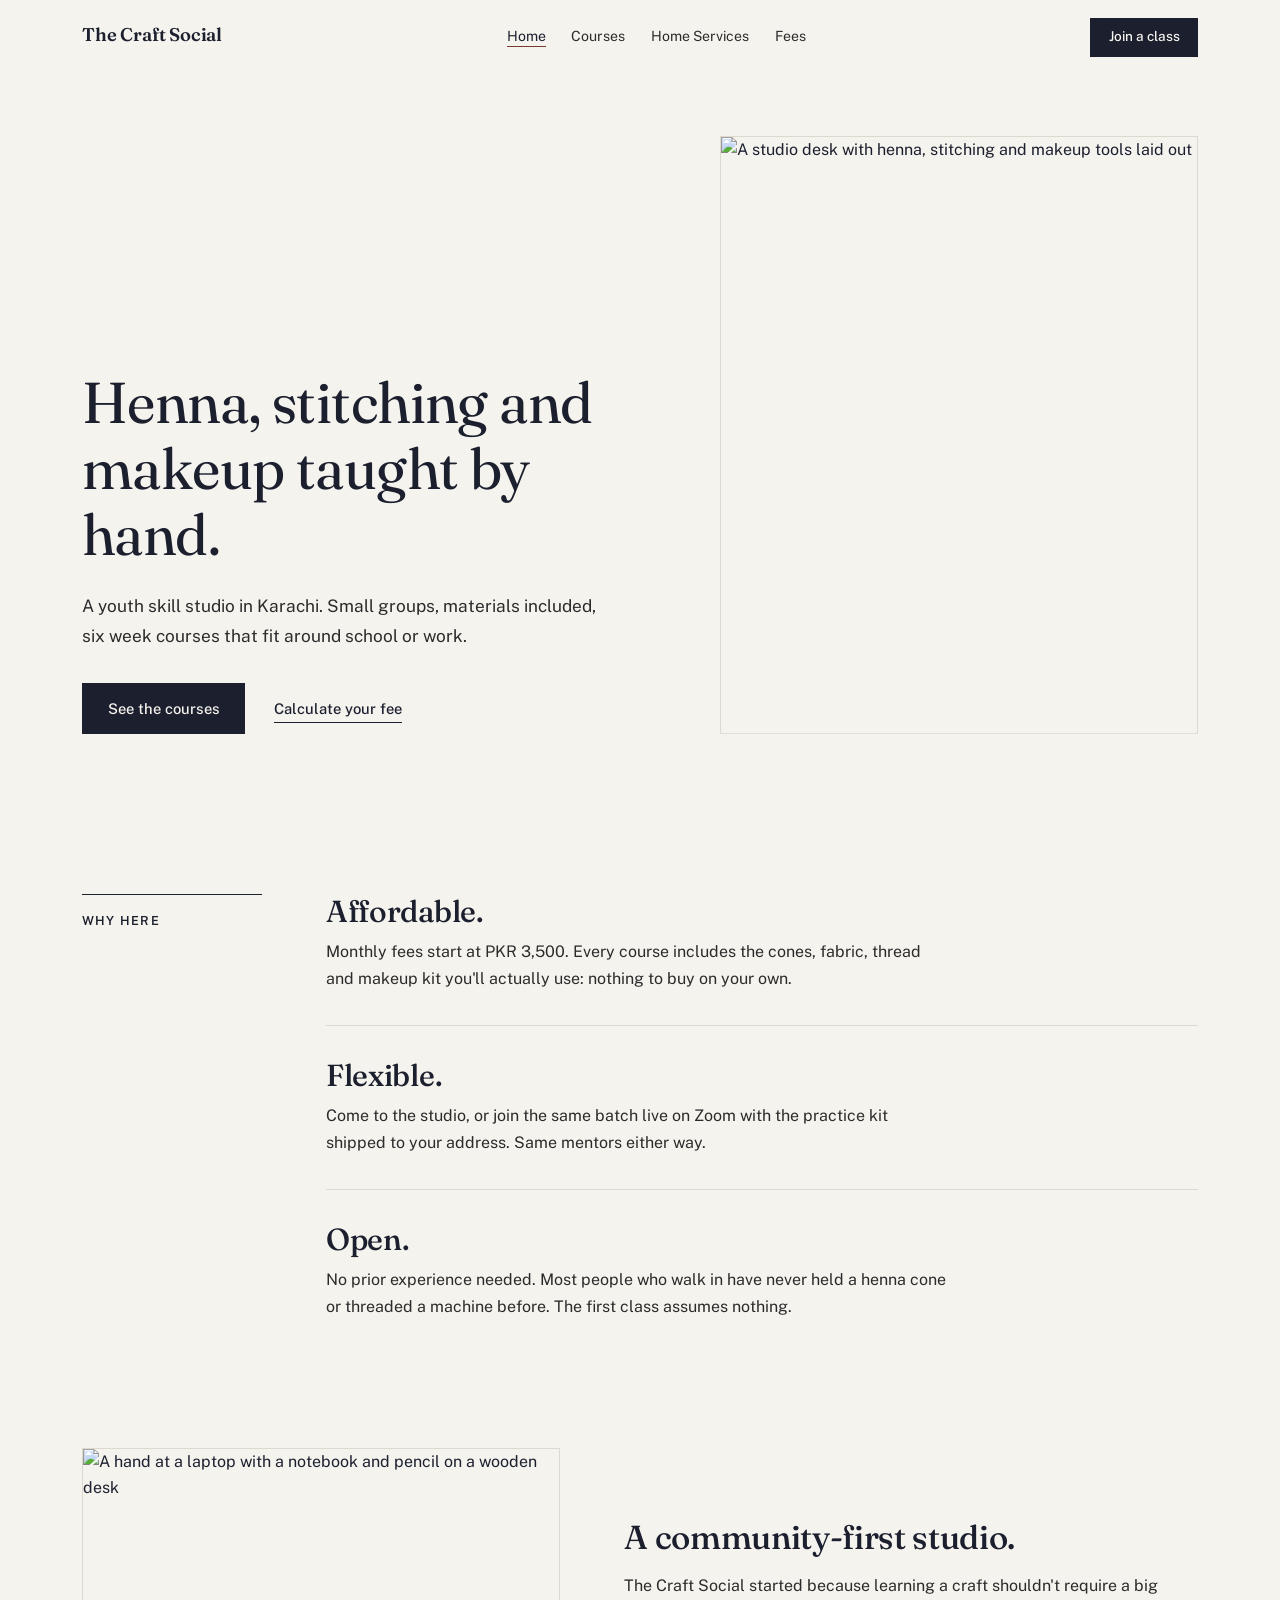
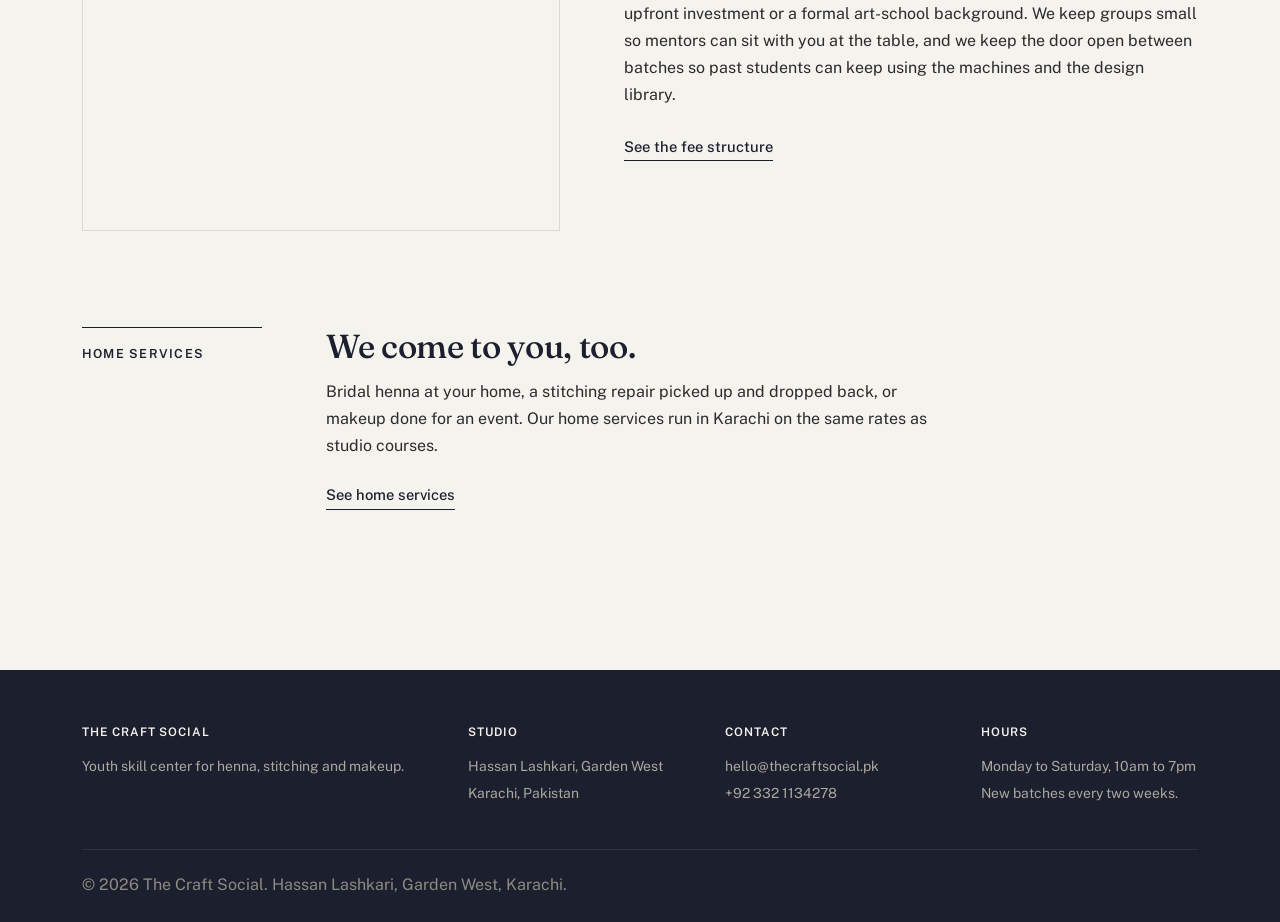
==== index.html @ aaaa5a43 "Add my html files" ====
<!DOCTYPE html>
<html lang="en">
<head>
    <meta charset="UTF-8">
    <meta name="viewport" content="width=device-width, initial-scale=1.0">
    <title>The Craft Social — Henna, Stitching & Makeup in Karachi</title>
    <link rel="preconnect" href="https://fonts.googleapis.com">
    <link rel="preconnect" href="https://fonts.gstatic.com" crossorigin>
    <link href="https://fonts.googleapis.com/css2?family=Fraunces:opsz,wght@9..144,400;9..144,500;9..144,600;9..144,700&family=Public+Sans:wght@300;400;500;600&display=swap" rel="stylesheet">
    <link rel="stylesheet" href="style.css">
</head>
<body>

    <header>
        <nav class="navbar">
            <div class="nav-container">
                <a href="index.html" class="logo">The Craft Social</a>
                <ul class="nav-links">
                    <li><a href="index.html" class="active">Home</a></li>
                    <li><a href="courses.html">Courses</a></li>
                    <li><a href="home-services.html">Home Services</a></li>
                    <li><a href="fees.html">Fees</a></li>
                </ul>
                <a href="enroll.html" class="btn-cta">Join a class</a>
            </div>
        </nav>
    </header>

    <main>

        <section class="hero">
            <div class="hero-content">
                <h1 class="hero-title">Henna, stitching and makeup taught by hand.</h1>
                <p class="hero-subtitle">A youth skill studio in Karachi. Small groups, materials included, six week courses that fit around school or work.</p>
                <div class="hero-actions">
                    <a href="courses.html" class="btn-primary">See the courses</a>
                    <a href="fees.html" class="btn-quiet">Calculate your fee</a>
                </div>
            </div>
            <div class="hero-image">
                <img src="images/craft-desk.jpg" alt="A studio desk with henna, stitching and makeup tools laid out">
            </div>
        </section>

        <section class="reasons">
            <div class="rail">
                <span class="rail-label">Why here</span>
            </div>
            <div class="reasons-content">
                <div class="reason">
                    <h2>Affordable.</h2>
                    <p>Monthly fees start at PKR 3,500. Every course includes the cones, fabric, thread and makeup kit you'll actually use: nothing to buy on your own.</p>
                </div>
                <div class="reason">
                    <h2>Flexible.</h2>
                    <p>Come to the studio, or join the same batch live on Zoom with the practice kit shipped to your address. Same mentors either way.</p>
                </div>
                <div class="reason">
                    <h2>Open.</h2>
                    <p>No prior experience needed. Most people who walk in have never held a henna cone or threaded a machine before. The first class assumes nothing.</p>
                </div>
            </div>
        </section>

        <section class="studio">
            <div class="studio-image">
                <img src="images/laptop-notebook.jpg" alt="A hand at a laptop with a notebook and pencil on a wooden desk">
            </div>
            <div class="studio-text">
                <h2>A community-first studio.</h2>
                <p>The Craft Social started because learning a craft shouldn't require a big upfront investment or a formal art-school background. We keep groups small so mentors can sit with you at the table, and we keep the door open between batches so past students can keep using the machines and the design library.</p>
                <a href="fees.html" class="btn-quiet">See the fee structure</a>
            </div>
        </section>

        <section class="teaser-services">
            <div class="rail">
                <span class="rail-label">Home services</span>
            </div>
            <div class="teaser-body">
                <h2>We come to you, too.</h2>
                <p>Bridal henna at your home, a stitching repair picked up and dropped back, or makeup done for an event. Our home services run in Karachi on the same rates as studio courses.</p>
                <a href="home-services.html" class="btn-quiet">See home services</a>
            </div>
        </section>

    </main>

    <footer>
        <div class="footer-container">
            <div class="footer-grid">
                <div class="footer-col">
                    <h4>The Craft Social</h4>
                    <p>Youth skill center for henna, stitching and makeup.</p>
                </div>
                <div class="footer-col">
                    <h4>Studio</h4>
                    <p>Hassan Lashkari, Garden West</p>
                    <p>Karachi, Pakistan</p>
                </div>
                <div class="footer-col">
                    <h4>Contact</h4>
                    <p>hello@thecraftsocial.pk</p>
                    <p>+92 332 1134278</p>
                </div>
                <div class="footer-col">
                    <h4>Hours</h4>
                    <p>Monday to Saturday, 10am to 7pm</p>
                    <p>New batches every two weeks.</p>
                </div>
            </div>
            <div class="footer-bottom">
                <p>© 2026 The Craft Social. Hassan Lashkari, Garden West, Karachi.</p>
            </div>
        </div>
    </footer>

    <script src="script.js"></script>
</body>
</html>
---- style.css ----
*,
*::before,
*::after {
    margin: 0;
    padding: 0;
    box-sizing: border-box;
}

html {
    scroll-behavior: smooth;
    -webkit-font-smoothing: antialiased;
    -moz-osx-font-smoothing: grayscale;
}

/* ---------- Tokens ---------- */
:root {
    --katha-ink: #1c1f2e;
    --henna-stain: #7a3b2e;
    --turmeric-wash: #e8d9b5;
    --chalk-line: #f5f3ee;
    --kajal: #2b2b2b;
    --studio-grey: #8a8578;
    --rule: #ded9ce;
    --rule-dark: #2f3140;

    --serif: 'Fraunces', Georgia, serif;
    --sans: 'Public Sans', -apple-system, BlinkMacSystemFont, sans-serif;

    --gutter: 2rem;
    --max: 1180px;
    --ease: cubic-bezier(0.22, 0.61, 0.36, 1);
    --slow: 900ms;
    --hover: 700ms;
}

/* ---------- Base ---------- */
body {
    font-family: var(--sans);
    background: var(--chalk-line);
    color: var(--katha-ink);
    font-size: 16px;
    line-height: 1.6;
    font-weight: 400;
    overflow-x: hidden;
}

h1, h2, h3, h4 {
    font-family: var(--serif);
    font-weight: 500;
    line-height: 1.15;
    letter-spacing: -0.01em;
    color: var(--katha-ink);
}

h1 { font-size: clamp(2.2rem, 4.6vw, 3.6rem); font-weight: 400; }
h2 { font-size: clamp(1.6rem, 2.6vw, 2.1rem); }
h3 { font-size: 1.15rem; }
h4 { font-size: 0.82rem; font-family: var(--sans); font-weight: 600; letter-spacing: 0.08em; text-transform: uppercase; }

p {
    font-size: 1rem;
    color: var(--kajal);
    line-height: 1.7;
    max-width: 62ch;
}

a {
    color: inherit;
    text-decoration: none;
    transition: color var(--hover) var(--ease);
}

ul, ol { list-style: none; }

img {
    display: block;
    max-width: 100%;
    height: auto;
}

/* ---------- Nav ---------- */
header {
    position: fixed;
    top: 0;
    left: 0;
    width: 100%;
    z-index: 100;
    transition: background var(--slow) var(--ease), border-color var(--slow) var(--ease);
    border-bottom: 1px solid transparent;
}

header.sticky {
    background: rgba(245, 243, 238, 0.92);
    backdrop-filter: blur(10px);
    -webkit-backdrop-filter: blur(10px);
    border-bottom-color: var(--rule);
}

.nav-container {
    max-width: var(--max);
    margin: 0 auto;
    padding: 1.1rem var(--gutter);
    display: flex;
    align-items: baseline;
    justify-content: space-between;
    gap: 2rem;
}

.logo {
    font-family: var(--serif);
    font-size: 1.15rem;
    font-weight: 600;
    letter-spacing: -0.01em;
    color: var(--katha-ink);
    white-space: nowrap;
}

.nav-links {
    display: flex;
    gap: 1.6rem;
    align-items: baseline;
}

.nav-links a {
    font-size: 0.88rem;
    color: var(--kajal);
    padding-bottom: 2px;
    border-bottom: 1.5px solid transparent;
    transition: border-color var(--hover) var(--ease), color var(--hover) var(--ease);
}

.nav-links a:hover {
    color: var(--katha-ink);
}

.nav-links a.active {
    color: var(--katha-ink);
    border-bottom-color: var(--henna-stain);
}

.btn-cta {
    font-size: 0.85rem;
    font-weight: 500;
    color: var(--chalk-line);
    background: var(--katha-ink);
    padding: 0.55rem 1.15rem;
    transition: background var(--hover) var(--ease), color var(--hover) var(--ease);
    white-space: nowrap;
}

.btn-cta:hover {
    background: var(--henna-stain);
    color: var(--chalk-line);
}

.btn-cta-active {
    background: var(--henna-stain);
}

/* ---------- Images ---------- */
.hero-image img,
.studio-image img,
.course-image img,
.service-image img {
    width: 100%;
    display: block;
    border: 1px solid var(--rule);
    object-fit: cover;
}

.hero-image img { aspect-ratio: 4 / 5; }
.studio-image img { aspect-ratio: 5 / 4; }
.course-image img { aspect-ratio: 4 / 3; }
.service-image img { aspect-ratio: 4 / 3; }

/* ---------- Hero ---------- */
.hero {
    max-width: var(--max);
    margin: 0 auto;
    padding: 8.5rem var(--gutter) 5rem;
    display: grid;
    grid-template-columns: 6fr 5fr;
    gap: 4rem;
    align-items: end;
}

.hero-title {
    margin-bottom: 1.5rem;
    max-width: 18ch;
}

.hero-subtitle {
    font-size: 1.08rem;
    margin-bottom: 2rem;
    max-width: 48ch;
}

.hero-actions {
    display: flex;
    gap: 1.8rem;
    align-items: baseline;
    flex-wrap: wrap;
}

/* The one deliberate motion: hero image unmasks left to right, once. */
.hero-image {
    animation: unmask 2600ms var(--ease) both;
}

@keyframes unmask {
    from { clip-path: inset(0 100% 0 0); }
    to   { clip-path: inset(0 0 0 0); }
}

@media (prefers-reduced-motion: reduce) {
    .hero-image { animation: none; }
}

/* ---------- Buttons ---------- */
.btn-primary {
    display: inline-block;
    font-family: var(--sans);
    font-size: 0.92rem;
    font-weight: 500;
    color: var(--chalk-line);
    background: var(--katha-ink);
    padding: 0.85rem 1.6rem;
    transition: background var(--hover) var(--ease), color var(--hover) var(--ease);
}

.btn-primary:hover {
    background: var(--henna-stain);
    color: var(--chalk-line);
}

.btn-quiet {
    display: inline-block;
    font-size: 0.92rem;
    font-weight: 500;
    color: var(--katha-ink);
    border-bottom: 1.5px solid var(--katha-ink);
    padding-bottom: 2px;
    transition: border-color var(--hover) var(--ease), color var(--hover) var(--ease);
}

.btn-quiet:hover {
    color: var(--henna-stain);
    border-bottom-color: var(--henna-stain);
}

/* ---------- Rail ---------- */
.rail {
    border-top: 1.5px solid var(--katha-ink);
    padding-top: 0.75rem;
}

.rail-label {
    font-family: var(--sans);
    font-size: 0.78rem;
    font-weight: 600;
    letter-spacing: 0.1em;
    text-transform: uppercase;
    color: var(--katha-ink);
}

/* ---------- Reasons ---------- */
.reasons {
    max-width: var(--max);
    margin: 0 auto;
    padding: 5rem var(--gutter);
    display: grid;
    grid-template-columns: 180px 1fr;
    gap: 4rem;
}

.reasons-content {
    display: flex;
    flex-direction: column;
}

.reason {
    padding: 2rem 0;
    border-bottom: 1px solid var(--rule);
}

.reason:first-child { padding-top: 0; }
.reason:last-child { border-bottom: none; padding-bottom: 0; }

.reason h2 {
    margin-bottom: 0.6rem;
    font-size: clamp(1.5rem, 2.4vw, 1.9rem);
}

/* ---------- Studio ---------- */
.studio {
    max-width: var(--max);
    margin: 0 auto;
    padding: 3rem var(--gutter) 6rem;
    display: grid;
    grid-template-columns: 5fr 6fr;
    gap: 4rem;
    align-items: center;
}

.studio-text h2 { margin-bottom: 1rem; }
.studio-text p { margin-bottom: 1.6rem; }

/* ---------- Teaser (home services on home) ---------- */
.teaser-services {
    max-width: var(--max);
    margin: 0 auto;
    padding: 0 var(--gutter) 6rem;
    display: grid;
    grid-template-columns: 180px 1fr;
    gap: 4rem;
}

.teaser-body h2 { margin-bottom: 0.8rem; }
.teaser-body p { margin-bottom: 1.4rem; }

/* ---------- Page opener ---------- */
.page-opener {
    max-width: var(--max);
    margin: 0 auto;
    padding: 8.5rem var(--gutter) 3rem;
    border-bottom: 1px solid var(--rule);
}

.page-opener h1 { margin-bottom: 0.8rem; }

.page-opener p {
    font-size: 1.05rem;
    color: var(--kajal);
    max-width: 58ch;
}

/* ---------- Mode toggle ---------- */
.mode-strip {
    max-width: var(--max);
    margin: 0 auto;
    padding: 2rem var(--gutter) 1rem;
    display: flex;
    align-items: baseline;
    gap: 1.5rem;
    flex-wrap: wrap;
}

.mode-label {
    font-size: 0.85rem;
    color: var(--studio-grey);
}

.mode-buttons {
    display: flex;
    gap: 0.6rem;
}

.mode-btn {
    font-family: var(--sans);
    font-size: 0.88rem;
    font-weight: 500;
    color: var(--katha-ink);
    background: transparent;
    border: 1px solid var(--katha-ink);
    padding: 0.45rem 1.1rem;
    cursor: pointer;
    transition: background var(--hover) var(--ease), color var(--hover) var(--ease);
}

.mode-btn:hover {
    background: var(--katha-ink);
    color: var(--chalk-line);
}

.mode-btn:active {
    background: var(--henna-stain);
    border-color: var(--henna-stain);
    color: var(--chalk-line);
}

/* ---------- Course list ---------- */
.course-list {
    max-width: var(--max);
    margin: 0 auto;
    padding: 2rem var(--gutter) 5rem;
}

.course {
    display: grid;
    grid-template-columns: 5fr 7fr;
    gap: 3rem;
    padding: 3rem 0;
    border-bottom: 1px solid var(--rule);
    align-items: start;
}

.course:last-child { border-bottom: none; }

.course-body h2 { margin-bottom: 0.9rem; }
.course-body p { margin-bottom: 1rem; max-width: 52ch; }

.course-meta {
    display: flex;
    flex-wrap: wrap;
    gap: 1.5rem;
    font-size: 0.85rem;
    color: var(--studio-grey);
    margin-top: 1.2rem;
    padding-top: 1rem;
    border-top: 1px solid var(--rule);
}

.mode-badge {
    color: var(--henna-stain);
    font-weight: 500;
}

/* ---------- Materials ---------- */
.materials {
    max-width: var(--max);
    margin: 0 auto;
    padding: 4rem var(--gutter) 4rem;
    display: grid;
    grid-template-columns: 180px 1fr;
    gap: 4rem;
    border-top: 1px solid var(--rule);
}

.materials-body h2 {
    margin-bottom: 0.8rem;
}

.materials-body > p {
    margin-bottom: 2.5rem;
    max-width: 58ch;
}

.materials-grid {
    display: grid;
    grid-template-columns: repeat(3, 1fr);
    gap: 2.5rem;
    padding-bottom: 1rem;
}

.material-block h3 {
    font-size: 1.05rem;
    padding-bottom: 0.6rem;
    margin-bottom: 0.9rem;
    border-bottom: 1px solid var(--rule);
    color: var(--katha-ink);
}

.material-list {
    display: flex;
    flex-direction: column;
}

.material-list li {
    font-size: 0.9rem;
    color: var(--kajal);
    line-height: 1.55;
    padding: 0.5rem 0 0.5rem 1.1rem;
    position: relative;
    border-bottom: 1px solid var(--rule);
}

.material-list li:last-child {
    border-bottom: none;
}

.material-list li::before {
    content: '·';
    position: absolute;
    left: 0.1rem;
    top: 0.5rem;
    color: var(--henna-stain);
    font-weight: 700;
    font-size: 1.1rem;
    line-height: 1;
}

.materials-note {
    margin-top: 2.5rem;
    padding-top: 1.5rem;
    border-top: 1px solid var(--rule);
    font-size: 0.88rem;
    color: var(--studio-grey);
    font-style: italic;
    max-width: 58ch;
}

/* ---------- Services ---------- */
.service-list {
    max-width: var(--max);
    margin: 0 auto;
    padding: 3rem var(--gutter) 2rem;
}

.service {
    display: grid;
    grid-template-columns: 4fr 6fr;
    gap: 3rem;
    padding: 3rem 0;
    border-bottom: 1px solid var(--rule);
    align-items: center;
}

.service:last-child { border-bottom: none; }

.service-body h2 { margin-bottom: 0.9rem; }
.service-body p { margin-bottom: 1rem; max-width: 54ch; }

.service-details {
    margin-top: 1.4rem;
    padding-top: 1.2rem;
    border-top: 1px solid var(--rule);
    display: flex;
    flex-direction: column;
}

.service-details li {
    font-size: 0.88rem;
    color: var(--kajal);
    padding: 0.5rem 0 0.5rem 1.1rem;
    position: relative;
    border-bottom: 1px solid var(--rule);
    line-height: 1.55;
}

.service-details li:last-child { border-bottom: none; }

.service-details li::before {
    content: '·';
    position: absolute;
    left: 0.1rem;
    top: 0.5rem;
    color: var(--henna-stain);
    font-weight: 700;
    font-size: 1.1rem;
    line-height: 1;
}

/* ---------- Service booking form ---------- */
.service-booking {
    max-width: var(--max);
    margin: 0 auto;
    padding: 4rem var(--gutter) 3rem;
    display: grid;
    grid-template-columns: 180px 1fr;
    gap: 4rem;
    border-top: 1px solid var(--rule);
}

.booking-body {
    max-width: 640px;
}

.booking-body h2 {
    margin-bottom: 0.6rem;
}

.booking-intro {
    color: var(--studio-grey);
    margin-bottom: 2.2rem;
}

.service-form {
    display: flex;
    flex-direction: column;
    gap: 1.6rem;
}

/* ---------- Service notes ---------- */
.service-notes {
    max-width: var(--max);
    margin: 0 auto;
    padding: 3rem var(--gutter) 6rem;
    display: grid;
    grid-template-columns: 180px 1fr;
    gap: 4rem;
}

.notes-body {
    display: grid;
    grid-template-columns: repeat(3, 1fr);
    gap: 2.5rem;
}

.note h3 {
    font-size: 1.05rem;
    padding-bottom: 0.6rem;
    margin-bottom: 0.8rem;
    border-bottom: 1px solid var(--rule);
}

.note p {
    font-size: 0.9rem;
    line-height: 1.6;
}

/* ---------- Schedule ---------- */
.schedule {
    max-width: var(--max);
    margin: 0 auto;
    padding: 4rem var(--gutter) 6rem;
    display: grid;
    grid-template-columns: 180px 1fr;
    gap: 4rem;
    border-top: 1px solid var(--rule);
}

.schedule-content h2 { margin-bottom: 1.2rem; }

#scheduleSearch {
    width: 100%;
    max-width: 420px;
    font-family: var(--sans);
    font-size: 0.92rem;
    color: var(--katha-ink);
    background: transparent;
    border: none;
    border-bottom: 1px solid var(--rule);
    padding: 0.6rem 0;
    margin-bottom: 1.8rem;
    outline: none;
    transition: border-color var(--hover) var(--ease);
}

#scheduleSearch::placeholder { color: var(--studio-grey); }
#scheduleSearch:focus { border-bottom-color: var(--henna-stain); }

.table-wrap {
    overflow-x: auto;
    border-top: 1.5px solid var(--katha-ink);
}

#scheduleTable {
    width: 100%;
    border-collapse: collapse;
    font-size: 0.92rem;
}

#scheduleTable th {
    text-align: left;
    font-family: var(--sans);
    font-size: 0.72rem;
    font-weight: 600;
    letter-spacing: 0.09em;
    text-transform: uppercase;
    color: var(--katha-ink);
    padding: 0.85rem 1rem 0.85rem 0;
    border-bottom: 1px solid var(--rule);
    white-space: nowrap;
}

#scheduleTable td {
    padding: 1rem 1rem 1rem 0;
    border-bottom: 1px solid var(--rule);
    color: var(--kajal);
    vertical-align: top;
}

#scheduleTable tbody tr:last-child td { border-bottom: none; }

/* ---------- Pricing ---------- */
.pricing {
    max-width: var(--max);
    margin: 0 auto;
    padding: 4rem var(--gutter) 4rem;
    display: grid;
    grid-template-columns: 180px 1fr;
    gap: 4rem;
}

.pricing-services {
    border-top: 1px solid var(--rule);
    padding-top: 3.5rem;
}

.pricing-rail .rail-label { display: block; }

.price-row {
    display: grid;
    grid-template-columns: 1.1fr 1fr 1.4fr;
    gap: 2rem;
    padding: 2.2rem 0;
    border-bottom: 1px solid var(--rule);
    align-items: baseline;
}

.price-row:first-child { padding-top: 0; }

.price-name {
    font-family: var(--serif);
    font-size: 1.2rem;
    color: var(--katha-ink);
}

.price-figure {
    font-family: var(--serif);
    font-size: 1.5rem;
    color: var(--katha-ink);
    white-space: nowrap;
}

.price-figure span {
    font-family: var(--sans);
    font-size: 0.82rem;
    color: var(--studio-grey);
    font-weight: 400;
}

.price-detail {
    font-size: 0.9rem;
    color: var(--kajal);
    line-height: 1.6;
}

.price-block {
    background: var(--turmeric-wash);
    border: 1px solid var(--rule);
    padding: 2.4rem 2rem;
    margin-top: 2rem;
    display: grid;
    grid-template-columns: 1.1fr 1fr 1.4fr;
    gap: 2rem;
    align-items: baseline;
}

.price-block .price-note {
    grid-column: 1 / -1;
    font-size: 0.88rem;
    color: var(--katha-ink);
    font-style: italic;
    margin-top: 1rem;
    padding-top: 1rem;
    border-top: 1px solid rgba(28, 31, 46, 0.15);
    max-width: 60ch;
}

.pricing-footnote {
    font-size: 0.88rem;
    color: var(--studio-grey);
    margin-top: 2.5rem;
    padding-top: 1.5rem;
    border-top: 1px solid var(--rule);
    max-width: 58ch;
}

/* ---------- Calculator ---------- */
.calculator {
    max-width: var(--max);
    margin: 0 auto;
    padding: 3rem var(--gutter) 6rem;
    display: grid;
    grid-template-columns: 180px 1fr;
    gap: 4rem;
    border-top: 1px solid var(--rule);
}

.calculator-body { max-width: 620px; }
.calculator-body h2 { margin-bottom: 0.6rem; }

.calculator-intro {
    color: var(--studio-grey);
    margin-bottom: 2.2rem;
}

.calc-field { margin-bottom: 2rem; }

.calc-field label,
.calc-label {
    display: block;
    font-family: var(--sans);
    font-size: 0.74rem;
    font-weight: 600;
    letter-spacing: 0.09em;
    text-transform: uppercase;
    color: var(--katha-ink);
    margin-bottom: 0.7rem;
}

#skillSelect {
    width: 100%;
    font-family: var(--sans);
    font-size: 0.95rem;
    color: var(--katha-ink);
    background: transparent;
    border: none;
    border-bottom: 1px solid var(--rule);
    padding: 0.6rem 0;
    outline: none;
    appearance: none;
    cursor: pointer;
    transition: border-color var(--hover) var(--ease);
    background-image: url("data:image/svg+xml,%3Csvg xmlns='http://www.w3.org/2000/svg' width='11' height='7' viewBox='0 0 11 7'%3E%3Cpath fill='none' stroke='%231c1f2e' stroke-width='1.4' d='M1 1l4.5 4.5L10 1'/%3E%3C/svg%3E");
    background-repeat: no-repeat;
    background-position: right 0.25rem center;
    padding-right: 1.6rem;
}

#skillSelect:focus { border-bottom-color: var(--henna-stain); }

.radio-stack { display: flex; flex-direction: column; }

.radio-row {
    display: flex;
    align-items: center;
    gap: 0.75rem;
    padding: 0.7rem 0;
    font-size: 0.93rem;
    color: var(--kajal);
    cursor: pointer;
    border-bottom: 1px solid var(--rule);
    transition: color var(--hover) var(--ease);
}

.radio-row:last-child { border-bottom: none; }
.radio-row:hover { color: var(--katha-ink); }

.radio-row input[type="radio"] {
    accent-color: var(--henna-stain);
    width: 16px;
    height: 16px;
    flex-shrink: 0;
    cursor: pointer;
}

.calc-total {
    margin-top: 2.5rem;
    padding-top: 1.8rem;
    border-top: 1.5px solid var(--katha-ink);
}

.calc-total-label {
    display: block;
    font-family: var(--sans);
    font-size: 0.74rem;
    font-weight: 600;
    letter-spacing: 0.09em;
    text-transform: uppercase;
    color: var(--katha-ink);
    margin-bottom: 0.5rem;
}

#calculatedPrice {
    display: block;
    font-family: var(--serif);
    font-size: clamp(2rem, 3.6vw, 2.8rem);
    color: var(--katha-ink);
    line-height: 1.1;
    margin-bottom: 0.6rem;
    transition: color var(--hover) var(--ease);
}

.calc-total-note {
    font-size: 0.85rem;
    color: var(--studio-grey);
    font-style: italic;
}

/* ---------- Enrollment ---------- */
.enroll {
    max-width: var(--max);
    margin: 0 auto;
    padding: 3rem var(--gutter) 6rem;
    display: grid;
    grid-template-columns: 7fr 4fr;
    gap: 4rem;
    align-items: start;
}

.enroll-form-wrap { max-width: 640px; }

.enroll-form {
    display: flex;
    flex-direction: column;
    gap: 1.6rem;
}

.form-pair {
    display: grid;
    grid-template-columns: 1fr 1fr;
    gap: 1.8rem;
}

.field label {
    display: block;
    font-family: var(--sans);
    font-size: 0.74rem;
    font-weight: 600;
    letter-spacing: 0.09em;
    text-transform: uppercase;
    color: var(--katha-ink);
    margin-bottom: 0.5rem;
}

.field input,
.field select,
.field textarea {
    width: 100%;
    font-family: var(--sans);
    font-size: 0.95rem;
    color: var(--katha-ink);
    background: transparent;
    border: none;
    border-bottom: 1px solid var(--rule);
    padding: 0.55rem 0;
    outline: none;
    transition: border-color var(--hover) var(--ease);
}

.field input::placeholder,
.field textarea::placeholder { color: var(--studio-grey); }

.field input:focus,
.field select:focus,
.field textarea:focus { border-bottom-color: var(--henna-stain); }

.field select {
    appearance: none;
    cursor: pointer;
    background-image: url("data:image/svg+xml,%3Csvg xmlns='http://www.w3.org/2000/svg' width='11' height='7' viewBox='0 0 11 7'%3E%3Cpath fill='none' stroke='%231c1f2e' stroke-width='1.4' d='M1 1l4.5 4.5L10 1'/%3E%3C/svg%3E");
    background-repeat: no-repeat;
    background-position: right 0.25rem center;
    padding-right: 1.6rem;
}

.field textarea {
    resize: vertical;
    min-height: 90px;
    line-height: 1.5;
}

.checkbox-row {
    display: flex;
    align-items: flex-start;
    gap: 0.7rem;
    font-size: 0.85rem;
    color: var(--kajal);
    line-height: 1.55;
    cursor: pointer;
    margin-top: 0.5rem;
}

.checkbox-row input[type="checkbox"] {
    accent-color: var(--henna-stain);
    width: 16px;
    height: 16px;
    margin-top: 3px;
    flex-shrink: 0;
    cursor: pointer;
}

.btn-submit {
    font-family: var(--sans);
    font-size: 0.92rem;
    font-weight: 500;
    color: var(--chalk-line);
    background: var(--katha-ink);
    border: none;
    padding: 0.9rem 1.8rem;
    cursor: pointer;
    align-self: flex-start;
    transition: background var(--hover) var(--ease), color var(--hover) var(--ease);
    margin-top: 0.5rem;
}

.btn-submit:hover { background: var(--henna-stain); }

.enroll-success { padding: 1rem 0; }
.enroll-success h2 { margin-bottom: 1rem; }
.enroll-success p { margin-bottom: 1.6rem; max-width: 52ch; }

/* ---------- Enrollment aside ---------- */
.enroll-aside {
    display: flex;
    flex-direction: column;
    gap: 2.2rem;
    border-top: 1.5px solid var(--katha-ink);
    padding-top: 1.5rem;
}

.aside-block h3 {
    font-size: 1rem;
    margin-bottom: 0.8rem;
    font-family: var(--serif);
}

.aside-block p {
    font-size: 0.9rem;
    margin-bottom: 0.5rem;
}

.aside-block strong {
    font-weight: 600;
    color: var(--katha-ink);
}

.plain-steps {
    display: flex;
    flex-direction: column;
    gap: 0.9rem;
    counter-reset: step;
}

.plain-steps li {
    position: relative;
    padding-left: 1.8rem;
    font-size: 0.9rem;
    color: var(--kajal);
    line-height: 1.55;
    counter-increment: step;
}

.plain-steps li::before {
    content: counter(step);
    position: absolute;
    left: 0;
    top: 0;
    font-family: var(--serif);
    font-size: 0.95rem;
    font-weight: 600;
    color: var(--henna-stain);
}

/* ---------- Footer ---------- */
footer {
    background: var(--katha-ink);
    color: var(--chalk-line);
    margin-top: 4rem;
}

.footer-container {
    max-width: var(--max);
    margin: 0 auto;
    padding: 3.5rem var(--gutter) 1.5rem;
}

.footer-grid {
    display: grid;
    grid-template-columns: 1.6fr 1fr 1fr 1fr;
    gap: 2.5rem;
    padding-bottom: 2.5rem;
    border-bottom: 1px solid var(--rule-dark);
}

.footer-col h4 {
    color: var(--chalk-line);
    margin-bottom: 1rem;
    font-size: 0.74rem;
}

.footer-col p {
    font-size: 0.87rem;
    color: #a9a89f;
    margin-bottom: 0.3rem;
    line-height: 1.6;
}

.footer-bottom {
    padding-top: 1.3rem;
    font-size: 0.8rem;
    color: #dcdac9;
}

.footer-bottom p {
    color: #8c8b83;
}

/* ---------- Responsive ---------- */
@media (max-width: 1024px) {
    .hero {
        grid-template-columns: 1fr;
        gap: 3rem;
        padding-top: 7rem;
        align-items: start;
    }

    .hero-image img { aspect-ratio: 16 / 10; }

    .reasons,
    .schedule,
    .pricing,
    .calculator,
    .materials,
    .service-booking,
    .service-notes,
    .teaser-services {
        grid-template-columns: 1fr;
        gap: 1.8rem;
    }

    .studio {
        grid-template-columns: 1fr;
        gap: 2.5rem;
    }

    .course,
    .service {
        grid-template-columns: 1fr;
        gap: 1.8rem;
    }

    .course-image img { aspect-ratio: 16 / 9; }
    .service-image img { aspect-ratio: 16 / 9; }

    .enroll {
        grid-template-columns: 1fr;
        gap: 3rem;
    }

    .price-row,
    .price-block {
        grid-template-columns: 1fr;
        gap: 0.6rem;
    }

    .materials-grid,
    .notes-body {
        grid-template-columns: 1fr;
        gap: 2rem;
    }

    .footer-grid {
        grid-template-columns: 1fr 1fr;
        gap: 2rem;
    }
}

@media (max-width: 700px) {
    :root { --gutter: 1.2rem; }

    .nav-container {
        flex-wrap: wrap;
        gap: 0.8rem;
        padding: 0.9rem var(--gutter);
    }

    .nav-links {
        order: 3;
        width: 100%;
        gap: 1.2rem;
        padding-top: 0.6rem;
        border-top: 1px solid var(--rule);
        justify-content: flex-start;
        flex-wrap: wrap;
    }

    .logo { font-size: 1rem; }

    .hero {
        padding-top: 7.5rem;
        padding-bottom: 3rem;
    }

    .hero-title { max-width: none; }

    .page-opener { padding-top: 7.5rem; }

    .form-pair {
        grid-template-columns: 1fr;
        gap: 1.6rem;
    }

    .footer-grid {
        grid-template-columns: 1fr;
        gap: 1.6rem;
    }

    .footer-col h4 { margin-bottom: 0.6rem; }

    #scheduleTable th,
    #scheduleTable td {
        padding: 0.75rem 0.8rem 0.75rem 0;
        font-size: 0.85rem;
    }

    .btn-submit {
        width: 100%;
        text-align: center;
    }

    .calc-total { margin-top: 2rem; }
}

@media (max-width: 420px) {
    .hero-actions { gap: 1.2rem; }

    .mode-strip {
        flex-direction: column;
        gap: 0.8rem;
        align-items: flex-start;
    }

    .mode-buttons { width: 100%; }
    .mode-btn { flex: 1; text-align: center; }
}
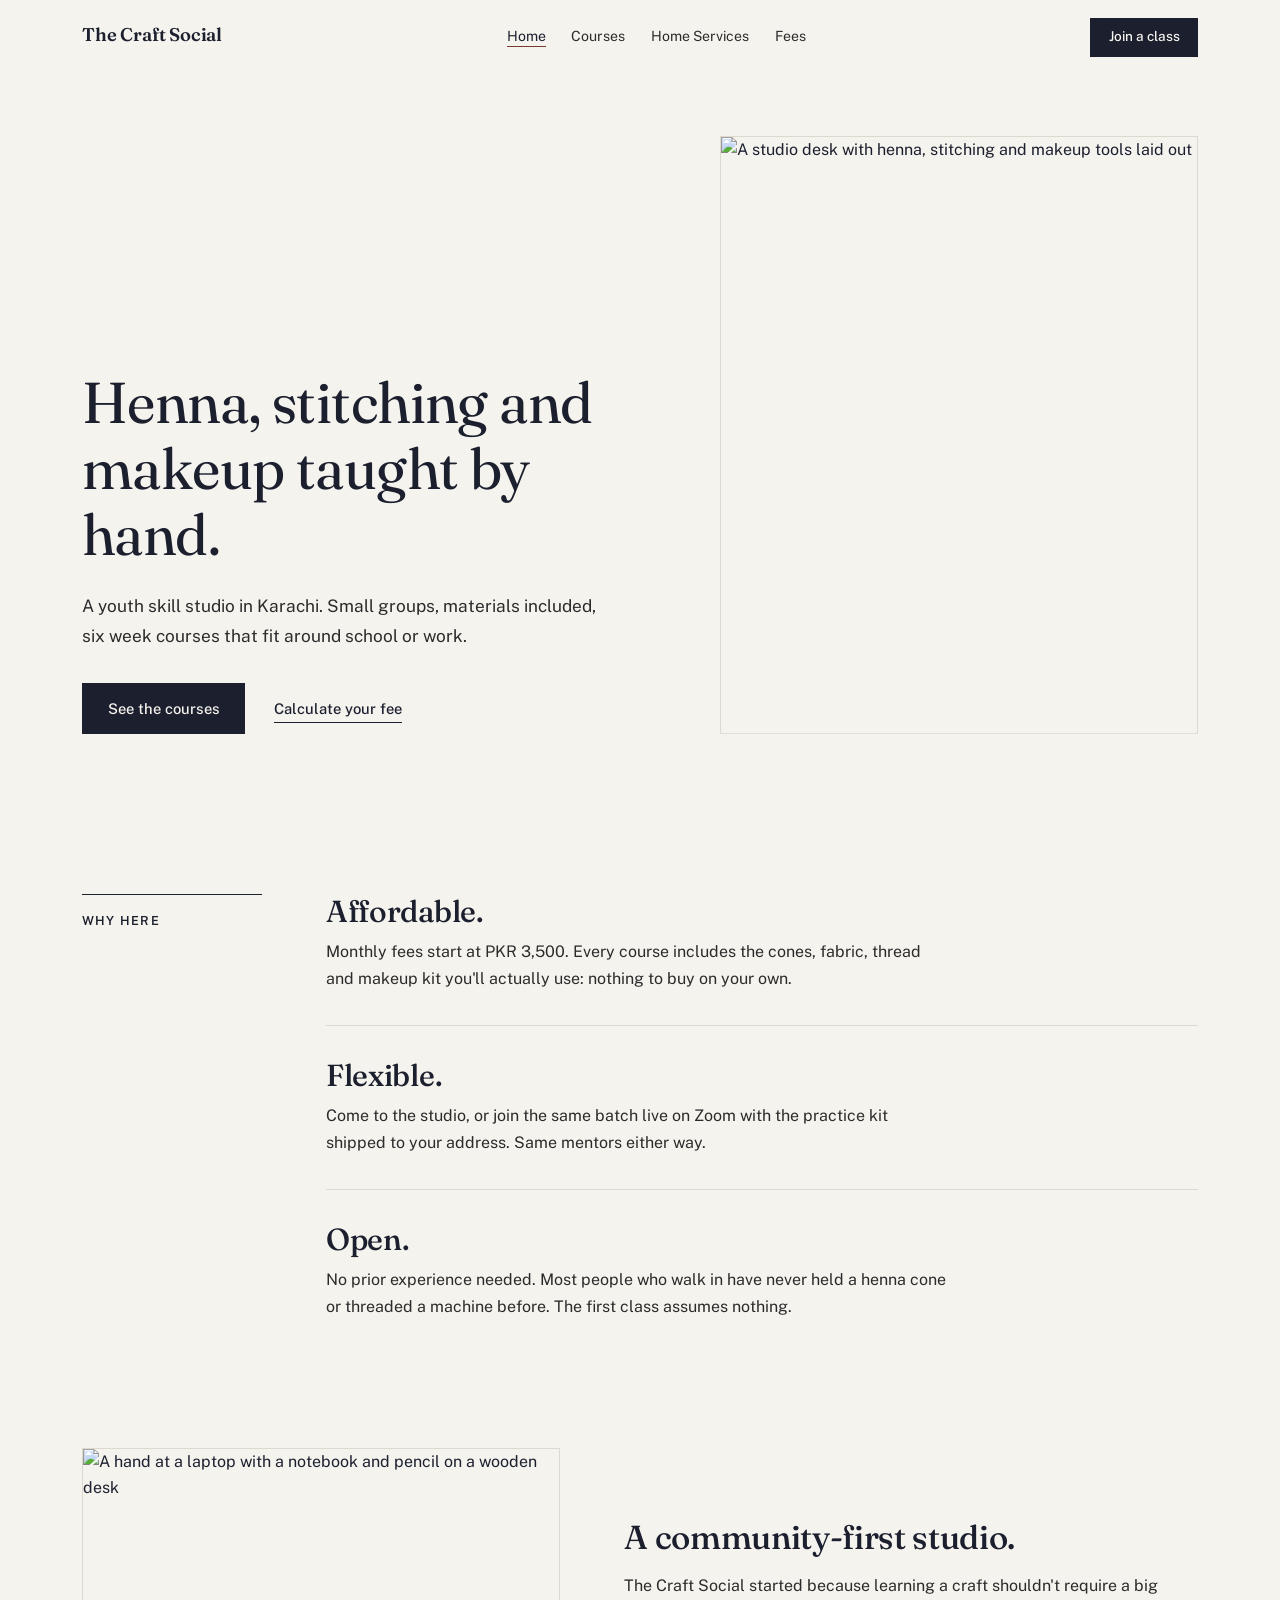
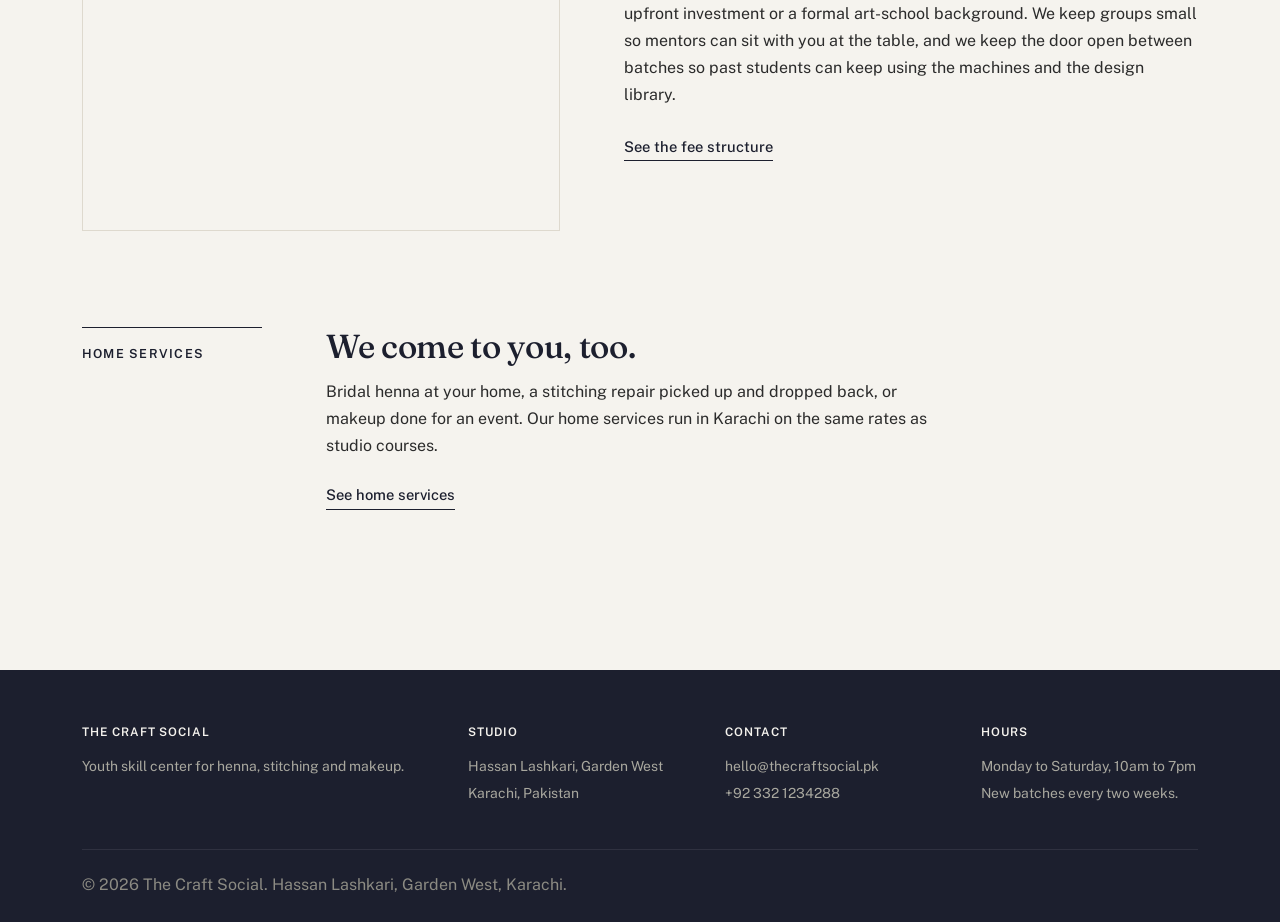
==== commit e68a67c4: "Update numbers in HTML" ====
--- a/index.html
+++ b/index.html
@@ -101,7 +101,7 @@
                 <div class="footer-col">
                     <h4>Contact</h4>
                     <p>hello@thecraftsocial.pk</p>
-                    <p>+92 332 1134278</p>
+                    <p>+92 332 1234288</p>
                 </div>
                 <div class="footer-col">
                     <h4>Hours</h4>
